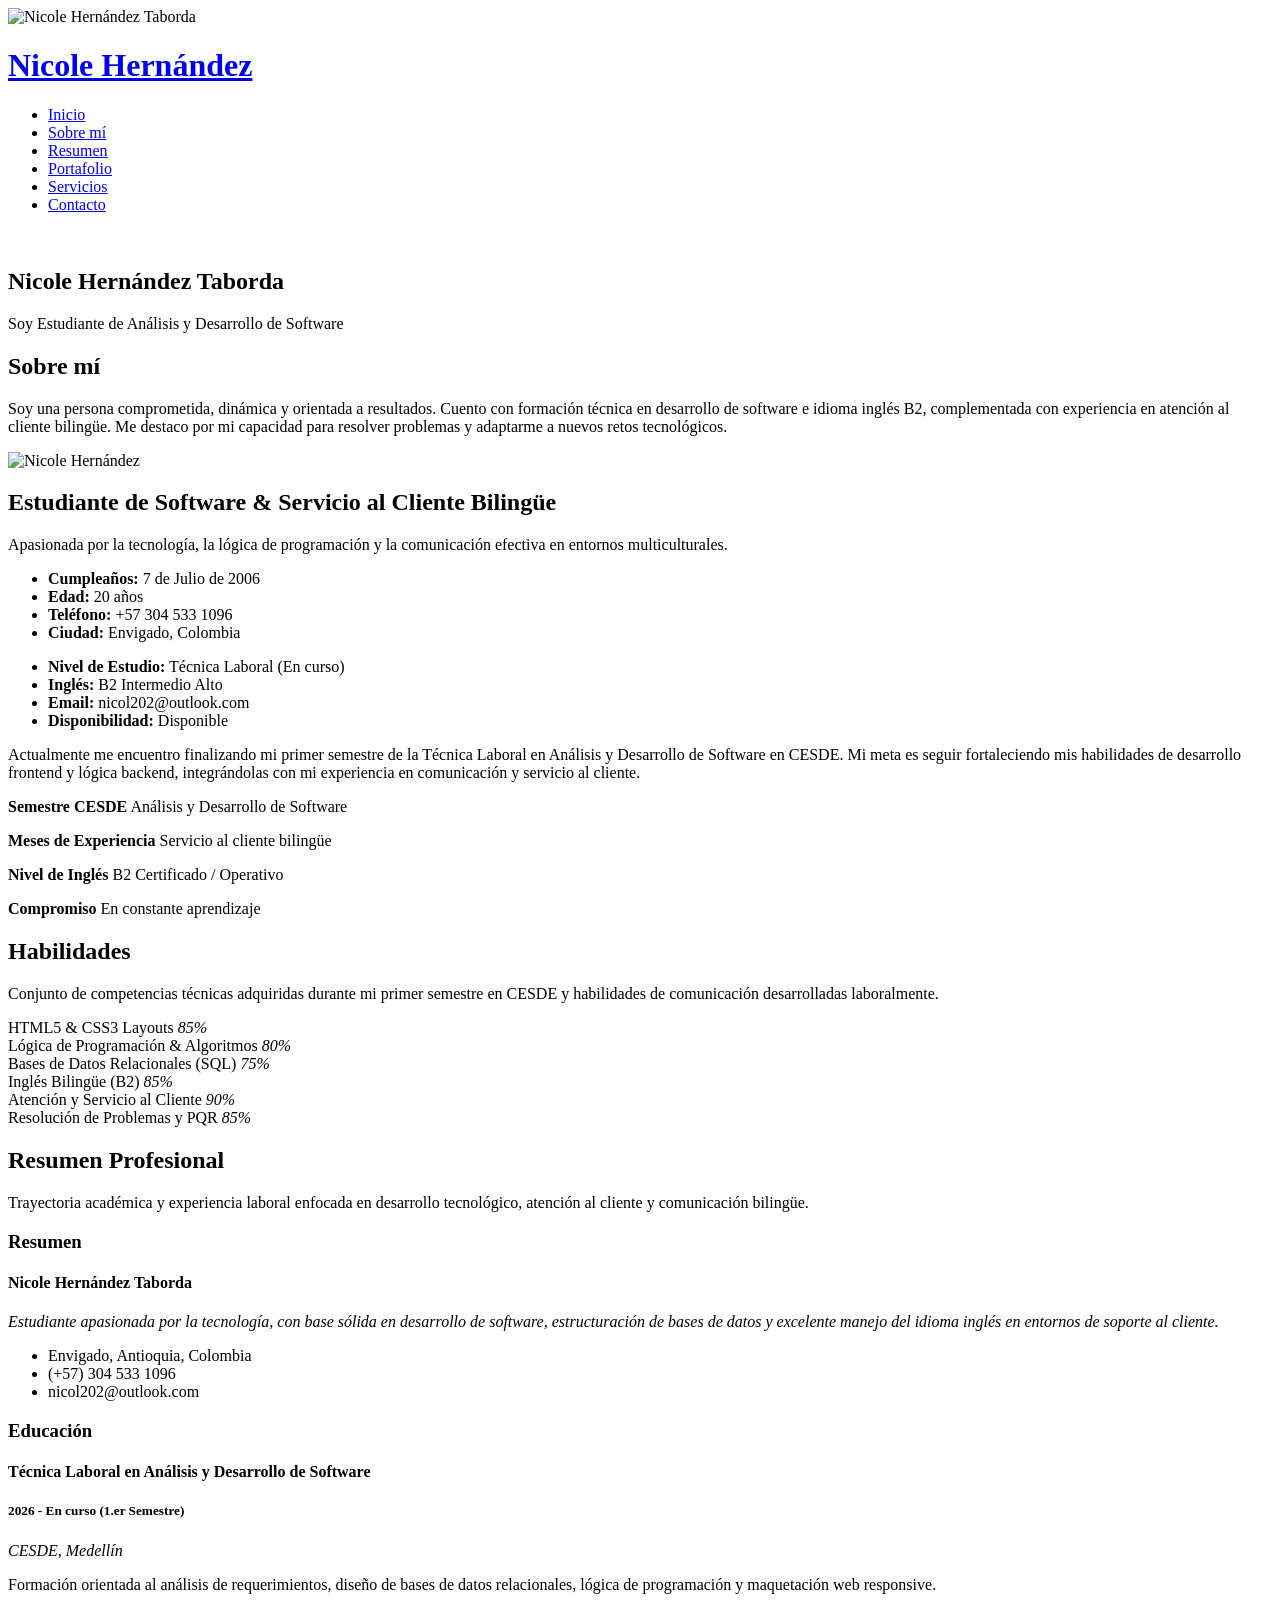
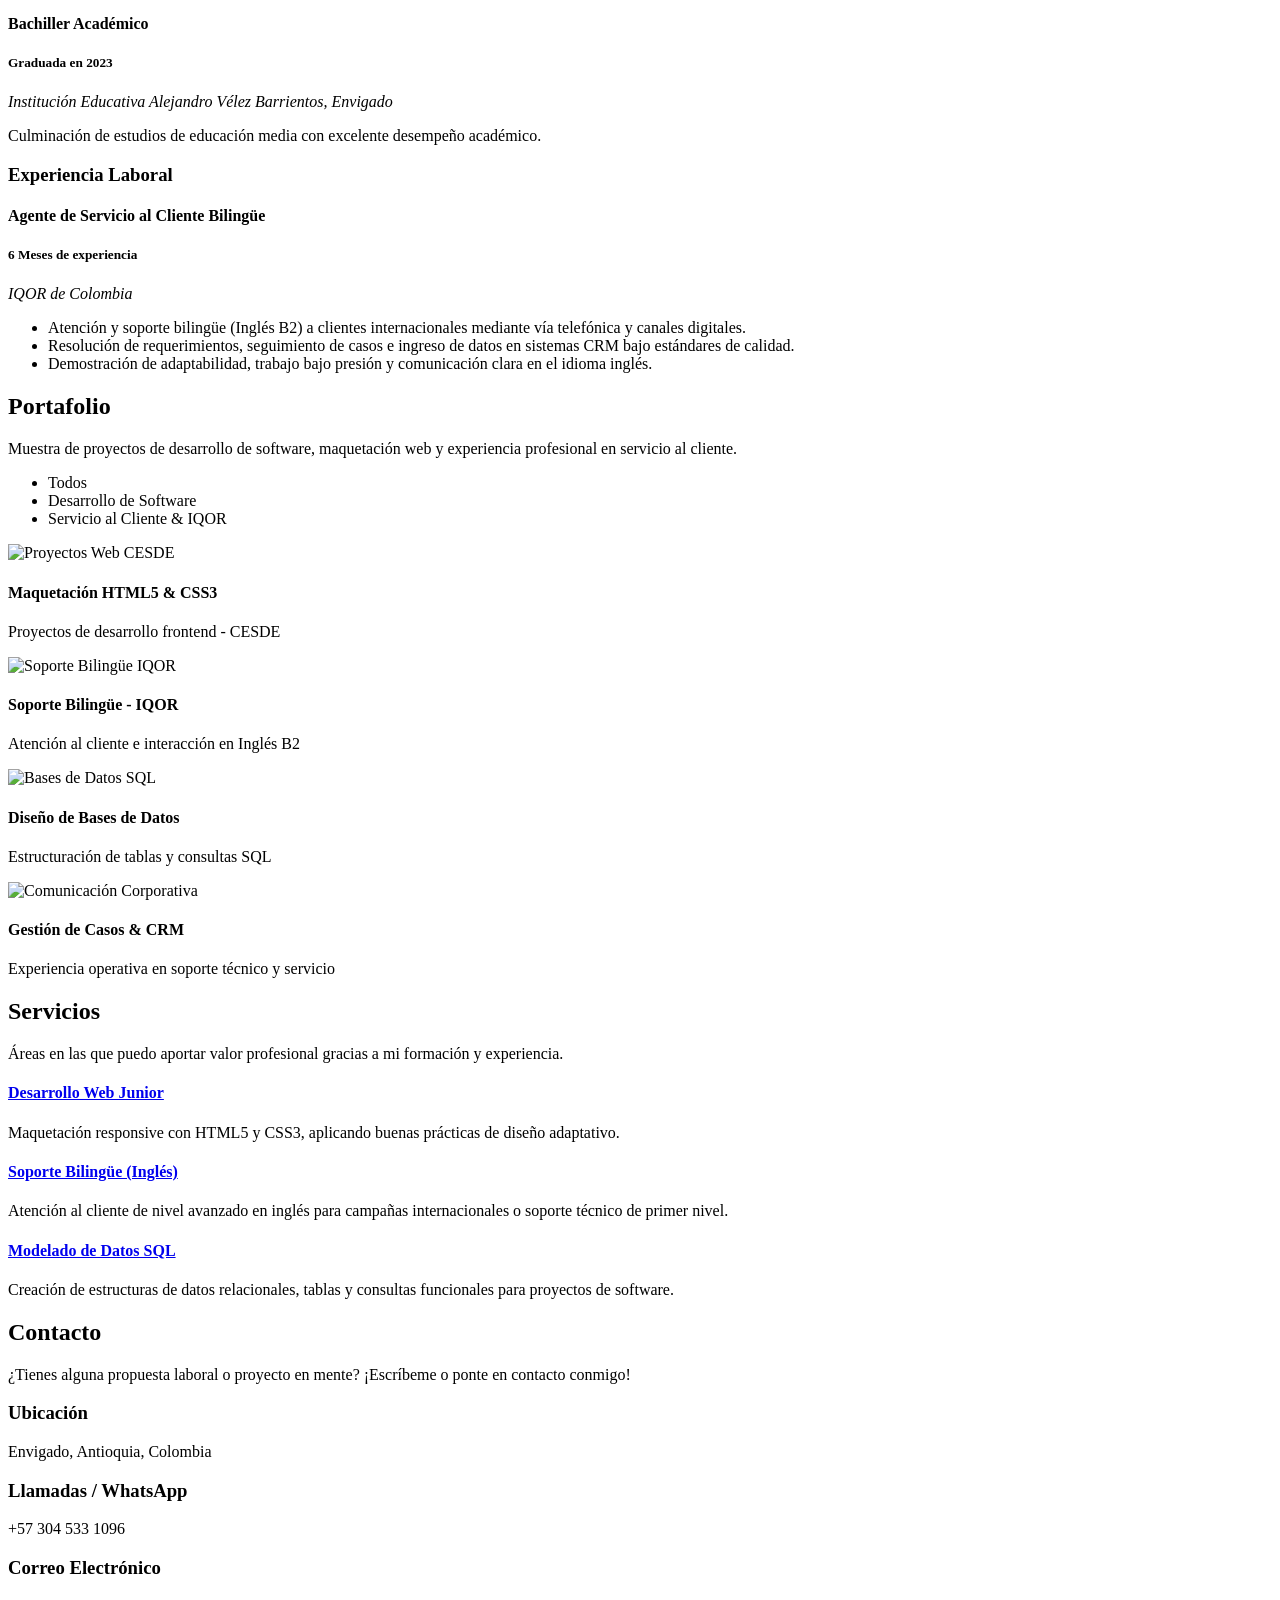
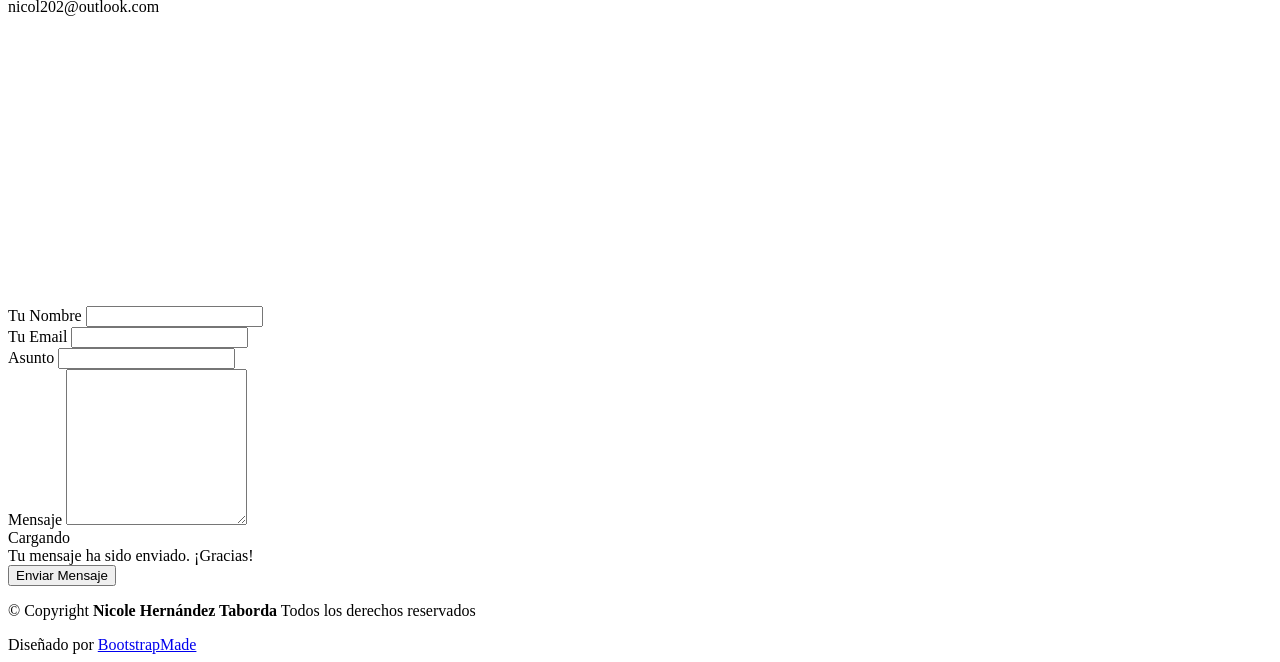
==== index.html @ 43523afc "Actualizacion. Portafolio personal, Nicole Hernández Taborda" ====
<!DOCTYPE html>
<html lang="es">

<head>
  <meta charset="utf-8">
  <meta content="width=device-width, initial-scale=1.0" name="viewport">
  <title>Portafolio - Nicole Hernández Taborda</title>
  <meta content="Portafolio profesional de Nicole Hernández Taborda - Estudiante de Análisis y Desarrollo de Software" name="description">
  <meta content="Nicole Hernandez, desarrollo de software, servicio al cliente, CESDE, Envigado" name="keywords">

  <!-- Favicons -->
  <link href="assets/img/favicon.png" rel="icon">
  <link href="assets/img/apple-touch-icon.png" rel="apple-touch-icon">

  <!-- Fonts -->
  <link href="https://fonts.googleapis.com" rel="preconnect">
  <link href="https://fonts.gstatic.com" rel="preconnect" crossorigin>
  <link href="https://fonts.googleapis.com/css2?family=Roboto:ital,wght@0,100;0,300;0,400;0,500;0,700;0,900;1,100;1,300;1,400;1,500;1,700;1,900&family=Poppins:ital,wght@0,100;0,200;0,300;0,400;0,500;0,600;0,700;0,800;0,900;1,100;1,200;1,300;1,400;1,500;1,600;1,700;1,800;1,900&family=Raleway:ital,wght@0,100;0,200;0,300;0,400;0,500;0,600;0,700;0,800;0,900;1,100;1,200;1,300;1,400;1,500;1,600;1,700;1,800;1,900&display=swap" rel="stylesheet">

  <!-- Vendor CSS Files -->
  <link href="assets/vendor/bootstrap/css/bootstrap.min.css" rel="stylesheet">
  <link href="assets/vendor/bootstrap-icons/bootstrap-icons.css" rel="stylesheet">
  <link href="assets/vendor/aos/aos.css" rel="stylesheet">
  <link href="assets/vendor/glightbox/css/glightbox.min.css" rel="stylesheet">
  <link href="assets/vendor/swiper/swiper-bundle.min.css" rel="stylesheet">

  <!-- Main CSS File -->
  <link href="assets/css/main.css" rel="stylesheet">
</head>

<body class="index-page">

  <header id="header" class="header dark-background d-flex flex-column">
    <i class="header-toggle d-xl-none bi bi-list"></i>

    <div class="profile-img">
      <img src="assets/img/my-profile-img.jpg" alt="Nicole Hernández Taborda" class="img-fluid rounded-circle">
    </div>

    <a href="index.html" class="logo d-flex align-items-center justify-content-center">
      <h1 class="sitename">Nicole Hernández</h1>
    </a>

    <div class="social-links text-center">
      <a href="https://www.instagram.com/nicco.7z/" class="instagram" target="_blank" rel="noopener noreferrer"><i class="bi bi-instagram"></i></a>
      <a href="https://wa.me/573045331096" class="whatsapp" target="_blank" rel="noopener noreferrer"><i class="bi bi-whatsapp"></i></a>
    </div>

    <nav id="navmenu" class="navmenu">
      <ul>
        <li><a href="#hero" class="active"><i class="bi bi-house navicon"></i>Inicio</a></li>
        <li><a href="#about"><i class="bi bi-person navicon"></i> Sobre mí</a></li>
        <li><a href="#resume"><i class="bi bi-file-earmark-text navicon"></i> Resumen</a></li>
        <li><a href="#portfolio"><i class="bi bi-images navicon"></i> Portafolio</a></li>
        <li><a href="#services"><i class="bi bi-hdd-stack navicon"></i> Servicios</a></li>
        <li><a href="#contact"><i class="bi bi-envelope navicon"></i> Contacto</a></li>
      </ul>
    </nav>

  </header>

  <main class="main">

    <!-- Hero Section -->
    <section id="hero" class="hero section dark-background">

      <img src="assets/img/hero-bg.jpg" alt="" data-aos="fade-in" class="">

      <div class="container" data-aos="fade-up" data-aos-delay="100">
        <h2>Nicole Hernández Taborda</h2>
        <p>Soy <span class="typed" data-typed-items="Estudiante de Análisis y Desarrollo de Software, Agente de Servicio al Cliente Bilingüe">Estudiante de Análisis y Desarrollo de Software</span><span class="typed-cursor typed-cursor--blink" aria-hidden="true"></span></p>
      </div>

    </section><!-- /Hero Section -->

    <!-- About Section -->
    <section id="about" class="about section">

      <!-- Section Title -->
      <div class="container section-title" data-aos="fade-up">
        <h2>Sobre mí</h2>
        <p>Soy una persona comprometida, dinámica y orientada a resultados. Cuento con formación técnica en desarrollo de software e idioma inglés B2, complementada con experiencia en atención al cliente bilingüe. Me destaco por mi capacidad para resolver problemas y adaptarme a nuevos retos tecnológicos.</p>
      </div><!-- End Section Title -->

      <div class="container" data-aos="fade-up" data-aos-delay="100">

        <div class="row gy-4 justify-content-center">
          <div class="col-lg-4">
            <img src="assets/img/my-profile-img.jpg" class="img-fluid" alt="Nicole Hernández">
          </div>
          <div class="col-lg-8 content">
            <h2>Estudiante de Software &amp; Servicio al Cliente Bilingüe</h2>
            <p class="fst-italic py-3">
              Apasionada por la tecnología, la lógica de programación y la comunicación efectiva en entornos multiculturales.
            </p>
            <div class="row">
              <div class="col-lg-6">
                <ul>
                  <li><i class="bi bi-chevron-right"></i> <strong>Cumpleaños:</strong> <span>7 de Julio de 2006</span></li>
                  <li><i class="bi bi-chevron-right"></i> <strong>Edad:</strong> <span>20 años</span></li>
                  <li><i class="bi bi-chevron-right"></i> <strong>Teléfono:</strong> <span>+57 304 533 1096</span></li>
                  <li><i class="bi bi-chevron-right"></i> <strong>Ciudad:</strong> <span>Envigado, Colombia</span></li>
                </ul>
              </div>
              <div class="col-lg-6">
                <ul>
                  <li><i class="bi bi-chevron-right"></i> <strong>Nivel de Estudio:</strong> <span>Técnica Laboral (En curso)</span></li>
                  <li><i class="bi bi-chevron-right"></i> <strong>Inglés:</strong> <span>B2 Intermedio Alto</span></li>
                  <li><i class="bi bi-chevron-right"></i> <strong>Email:</strong> <span>nicol202@outlook.com</span></li>
                  <li><i class="bi bi-chevron-right"></i> <strong>Disponibilidad:</strong> <span>Disponible</span></li>
                </ul>
              </div>
            </div>
            <p class="py-3">
              Actualmente me encuentro finalizando mi primer semestre de la Técnica Laboral en Análisis y Desarrollo de Software en CESDE. Mi meta es seguir fortaleciendo mis habilidades de desarrollo frontend y lógica backend, integrándolas con mi experiencia en comunicación y servicio al cliente.
            </p>
          </div>
        </div>

      </div>

    </section><!-- /About Section -->

    <!-- Stats Section -->
    <section id="stats" class="stats section">

      <div class="container" data-aos="fade-up" data-aos-delay="100">

        <div class="row gy-4">

          <div class="col-lg-3 col-md-6">
            <div class="stats-item">
              <i class="bi bi-journal-richtext"></i>
              <span data-purecounter-start="0" data-purecounter-end="1" data-purecounter-duration="1" class="purecounter"></span>
              <p><strong>Semestre CESDE</strong> <span>Análisis y Desarrollo de Software</span></p>
            </div>
          </div><!-- End Stats Item -->

          <div class="col-lg-3 col-md-6">
            <div class="stats-item">
              <i class="bi bi-briefcase"></i>
              <span data-purecounter-start="0" data-purecounter-end="6" data-purecounter-duration="1" class="purecounter"></span>
              <p><strong>Meses de Experiencia</strong> <span>Servicio al cliente bilingüe</span></p>
            </div>
          </div><!-- End Stats Item -->

          <div class="col-lg-3 col-md-6">
            <div class="stats-item">
              <i class="bi bi-translate"></i>
              <span data-purecounter-start="0" data-purecounter-end="80" data-purecounter-duration="1" class="purecounter"></span>
              <p><strong>Nivel de Inglés</strong> <span>B2 Certificado / Operativo</span></p>
            </div>
          </div><!-- End Stats Item -->

          <div class="col-lg-3 col-md-6">
            <div class="stats-item">
              <i class="bi bi-code-slash"></i>
              <span data-purecounter-start="0" data-purecounter-end="100" data-purecounter-duration="1" class="purecounter"></span>
              <p><strong>Compromiso</strong> <span>En constante aprendizaje</span></p>
            </div>
          </div><!-- End Stats Item -->

        </div>

      </div>

    </section><!-- /Stats Section -->

    <!-- Skills Section -->
    <section id="skills" class="skills section light-background">

      <!-- Section Title -->
      <div class="container section-title" data-aos="fade-up">
        <h2>Habilidades</h2>
        <p>Conjunto de competencias técnicas adquiridas durante mi primer semestre en CESDE y habilidades de comunicación desarrolladas laboralmente.</p>
      </div><!-- End Section Title -->

      <div class="container" data-aos="fade-up" data-aos-delay="100">

        <div class="row skills-content skills-animation">

          <div class="col-lg-6">

            <div class="progress">
              <span class="skill"><span>HTML5 &amp; CSS3 Layouts</span> <i class="val">85%</i></span>
              <div class="progress-bar-wrap">
                <div class="progress-bar" role="progressbar" aria-valuenow="85" aria-valuemin="0" aria-valuemax="100"></div>
              </div>
            </div><!-- End Skills Item -->

            <div class="progress">
              <span class="skill"><span>Lógica de Programación &amp; Algoritmos</span> <i class="val">80%</i></span>
              <div class="progress-bar-wrap">
                <div class="progress-bar" role="progressbar" aria-valuenow="80" aria-valuemin="0" aria-valuemax="100"></div>
              </div>
            </div><!-- End Skills Item -->

            <div class="progress">
              <span class="skill"><span>Bases de Datos Relacionales (SQL)</span> <i class="val">75%</i></span>
              <div class="progress-bar-wrap">
                <div class="progress-bar" role="progressbar" aria-valuenow="75" aria-valuemin="0" aria-valuemax="100"></div>
              </div>
            </div><!-- End Skills Item -->

          </div>

          <div class="col-lg-6">

            <div class="progress">
              <span class="skill"><span>Inglés Bilingüe (B2)</span> <i class="val">85%</i></span>
              <div class="progress-bar-wrap">
                <div class="progress-bar" role="progressbar" aria-valuenow="85" aria-valuemin="0" aria-valuemax="100"></div>
              </div>
            </div><!-- End Skills Item -->

            <div class="progress">
              <span class="skill"><span>Atención y Servicio al Cliente</span> <i class="val">90%</i></span>
              <div class="progress-bar-wrap">
                <div class="progress-bar" role="progressbar" aria-valuenow="90" aria-valuemin="0" aria-valuemax="100"></div>
              </div>
            </div><!-- End Skills Item -->

            <div class="progress">
              <span class="skill"><span>Resolución de Problemas y PQR</span> <i class="val">85%</i></span>
              <div class="progress-bar-wrap">
                <div class="progress-bar" role="progressbar" aria-valuenow="85" aria-valuemin="0" aria-valuemax="100"></div>
              </div>
            </div><!-- End Skills Item -->

          </div>

        </div>

      </div>

    </section><!-- /Skills Section -->

    <!-- Resume Section -->
    <section id="resume" class="resume section">

      <!-- Section Title -->
      <div class="container section-title" data-aos="fade-up">
        <h2>Resumen Profesional</h2>
        <p>Trayectoria académica y experiencia laboral enfocada en desarrollo tecnológico, atención al cliente y comunicación bilingüe.</p>
      </div><!-- End Section Title -->

      <div class="container">

        <div class="row">

          <div class="col-lg-6" data-aos="fade-up" data-aos-delay="100">
            <h3 class="resume-title">Resumen</h3>

            <div class="resume-item pb-0">
              <h4>Nicole Hernández Taborda</h4>
              <p><em>Estudiante apasionada por la tecnología, con base sólida en desarrollo de software, estructuración de bases de datos y excelente manejo del idioma inglés en entornos de soporte al cliente.</em></p>
              <ul>
                <li>Envigado, Antioquia, Colombia</li>
                <li>(+57) 304 533 1096</li>
                <li>nicol202@outlook.com</li>
              </ul>
            </div><!-- End Resume Item -->

            <h3 class="resume-title">Educación</h3>
            <div class="resume-item">
              <h4>Técnica Laboral en Análisis y Desarrollo de Software</h4>
              <h5>2026 - En curso (1.er Semestre)</h5>
              <p><em>CESDE, Medellín</em></p>
              <p>Formación orientada al análisis de requerimientos, diseño de bases de datos relacionales, lógica de programación y maquetación web responsive.</p>
            </div><!-- End Resume Item -->

            <div class="resume-item">
              <h4>Bachiller Académico</h4>
              <h5>Graduada en 2023</h5>
              <p><em>Institución Educativa Alejandro Vélez Barrientos, Envigado</em></p>
              <p>Culminación de estudios de educación media con excelente desempeño académico.</p>
            </div><!-- End Resume Item -->

          </div>

          <div class="col-lg-6" data-aos="fade-up" data-aos-delay="200">
            <h3 class="resume-title">Experiencia Laboral</h3>
            <div class="resume-item">
              <h4>Agente de Servicio al Cliente Bilingüe</h4>
              <h5>6 Meses de experiencia</h5>
              <p><em>IQOR de Colombia</em></p>
              <ul>
                <li>Atención y soporte bilingüe (Inglés B2) a clientes internacionales mediante vía telefónica y canales digitales.</li>
                <li>Resolución de requerimientos, seguimiento de casos e ingreso de datos en sistemas CRM bajo estándares de calidad.</li>
                <li>Demostración de adaptabilidad, trabajo bajo presión y comunicación clara en el idioma inglés.</li>
              </ul>
            </div><!-- End Resume Item -->

          </div>

        </div>

      </div>

    </section><!-- /Resume Section -->

    <!-- Portfolio Section -->
    <section id="portfolio" class="portfolio section light-background">

      <!-- Section Title -->
      <div class="container section-title" data-aos="fade-up">
        <h2>Portafolio</h2>
        <p>Muestra de proyectos de desarrollo de software, maquetación web y experiencia profesional en servicio al cliente.</p>
      </div><!-- End Section Title -->

      <div class="container">

        <div class="isotope-layout" data-default-filter="*" data-layout="masonry" data-sort="original-order">

          <ul class="portfolio-filters isotope-filters" data-aos="fade-up" data-aos-delay="100">
            <li data-filter="*" class="filter-active">Todos</li>
            <li data-filter=".filter-software">Desarrollo de Software</li>
            <li data-filter=".filter-customer">Servicio al Cliente &amp; IQOR</li>
          </ul><!-- End Portfolio Filters -->

          <div class="row gy-4 isotope-container" data-aos="fade-up" data-aos-delay="200">

            <div class="col-lg-4 col-md-6 portfolio-item isotope-item filter-software">
              <div class="portfolio-content h-100">
                <img src="https://images.unsplash.com/photo-1555066931-4365d14bab8c?auto=format&fit=crop&w=800&q=80" class="img-fluid" alt="Proyectos Web CESDE">
                <div class="portfolio-info">
                  <h4>Maquetación HTML5 &amp; CSS3</h4>
                  <p>Proyectos de desarrollo frontend - CESDE</p>
                  <a href="https://images.unsplash.com/photo-1555066931-4365d14bab8c?auto=format&fit=crop&w=800&q=80" title="Maquetación HTML5 & CSS3" data-gallery="portfolio-gallery-software" class="glightbox preview-link"><i class="bi bi-zoom-in"></i></a>
                </div>
              </div>
            </div><!-- End Portfolio Item -->

            <div class="col-lg-4 col-md-6 portfolio-item isotope-item filter-customer">
              <div class="portfolio-content h-100">
                <img src="https://images.unsplash.com/photo-1534536281715-e28d76689b4d?auto=format&fit=crop&w=800&q=80" class="img-fluid" alt="Soporte Bilingüe IQOR">
                <div class="portfolio-info">
                  <h4>Soporte Bilingüe - IQOR</h4>
                  <p>Atención al cliente e interacción en Inglés B2</p>
                  <a href="https://images.unsplash.com/photo-1534536281715-e28d76689b4d?auto=format&fit=crop&w=800&q=80" title="Soporte Bilingüe - IQOR" data-gallery="portfolio-gallery-customer" class="glightbox preview-link"><i class="bi bi-zoom-in"></i></a>
                </div>
              </div>
            </div><!-- End Portfolio Item -->

            <div class="col-lg-4 col-md-6 portfolio-item isotope-item filter-software">
              <div class="portfolio-content h-100">
                <img src="https://images.unsplash.com/photo-1544383835-bda2bc66a55d?auto=format&fit=crop&w=800&q=80" class="img-fluid" alt="Bases de Datos SQL">
                <div class="portfolio-info">
                  <h4>Diseño de Bases de Datos</h4>
                  <p>Estructuración de tablas y consultas SQL</p>
                  <a href="https://images.unsplash.com/photo-1544383835-bda2bc66a55d?auto=format&fit=crop&w=800&q=80" title="Diseño de Bases de Datos SQL" data-gallery="portfolio-gallery-software" class="glightbox preview-link"><i class="bi bi-zoom-in"></i></a>
                </div>
              </div>
            </div><!-- End Portfolio Item -->

            <div class="col-lg-4 col-md-6 portfolio-item isotope-item filter-customer">
              <div class="portfolio-content h-100">
                <img src="https://images.unsplash.com/photo-1521791136064-7986c2920216?auto=format&fit=crop&w=800&q=80" class="img-fluid" alt="Comunicación Corporativa">
                <div class="portfolio-info">
                  <h4>Gestión de Casos &amp; CRM</h4>
                  <p>Experiencia operativa en soporte técnico y servicio</p>
                  <a href="https://images.unsplash.com/photo-1521791136064-7986c2920216?auto=format&fit=crop&w=800&q=80" title="Gestión de Casos & CRM" data-gallery="portfolio-gallery-customer" class="glightbox preview-link"><i class="bi bi-zoom-in"></i></a>
                </div>
              </div>
            </div><!-- End Portfolio Item -->

          </div><!-- End Portfolio Container -->

        </div>

      </div>

    </section><!-- /Portfolio Section -->

    <!-- Services Section -->
    <section id="services" class="services section">

      <!-- Section Title -->
      <div class="container section-title" data-aos="fade-up">
        <h2>Servicios</h2>
        <p>Áreas en las que puedo aportar valor profesional gracias a mi formación y experiencia.</p>
      </div><!-- End Section Title -->

      <div class="container">

        <div class="row gy-4">

          <div class="col-lg-4 col-md-6 service-item d-flex" data-aos="fade-up" data-aos-delay="100">
            <div class="icon flex-shrink-0"><i class="bi bi-code-square"></i></div>
            <div>
              <h4 class="title"><a href="#contact" class="stretched-link">Desarrollo Web Junior</a></h4>
              <p class="description">Maquetación responsive con HTML5 y CSS3, aplicando buenas prácticas de diseño adaptativo.</p>
            </div>
          </div><!-- End Service Item -->

          <div class="col-lg-4 col-md-6 service-item d-flex" data-aos="fade-up" data-aos-delay="200">
            <div class="icon flex-shrink-0"><i class="bi bi-headset"></i></div>
            <div>
              <h4 class="title"><a href="#contact" class="stretched-link">Soporte Bilingüe (Inglés)</a></h4>
              <p class="description">Atención al cliente de nivel avanzado en inglés para campañas internacionales o soporte técnico de primer nivel.</p>
            </div>
          </div><!-- End Service Item -->

          <div class="col-lg-4 col-md-6 service-item d-flex" data-aos="fade-up" data-aos-delay="300">
            <div class="icon flex-shrink-0"><i class="bi bi-database"></i></div>
            <div>
              <h4 class="title"><a href="#contact" class="stretched-link">Modelado de Datos SQL</a></h4>
              <p class="description">Creación de estructuras de datos relacionales, tablas y consultas funcionales para proyectos de software.</p>
            </div>
          </div><!-- End Service Item -->

        </div>

      </div>

    </section><!-- /Services Section -->

    <!-- Contact Section -->
    <section id="contact" class="contact section">

      <!-- Section Title -->
      <div class="container section-title" data-aos="fade-up">
        <h2>Contacto</h2>
        <p>¿Tienes alguna propuesta laboral o proyecto en mente? ¡Escríbeme o ponte en contacto conmigo!</p>
      </div><!-- End Section Title -->

      <div class="container" data-aos="fade-up" data-aos-delay="100">

        <div class="row gy-4">

          <div class="col-lg-5">

            <div class="info-wrap">
              <div class="info-item d-flex" data-aos="fade-up" data-aos-delay="200">
                <i class="bi bi-geo-alt flex-shrink-0"></i>
                <div>
                  <h3>Ubicación</h3>
                  <p>Envigado, Antioquia, Colombia</p>
                </div>
              </div><!-- End Info Item -->

              <div class="info-item d-flex" data-aos="fade-up" data-aos-delay="300">
                <i class="bi bi-telephone flex-shrink-0"></i>
                <div>
                  <h3>Llamadas / WhatsApp</h3>
                  <p>+57 304 533 1096</p>
                </div>
              </div><!-- End Info Item -->

              <div class="info-item d-flex" data-aos="fade-up" data-aos-delay="400">
                <i class="bi bi-envelope flex-shrink-0"></i>
                <div>
                  <h3>Correo Electrónico</h3>
                  <p>nicol202@outlook.com</p>
                </div>
              </div><!-- End Info Item -->

              <iframe src="https://www.google.com/maps/embed?pb=!1m18!1m12!1m3!1d3966.521260322283!2d-75.5812!3d6.1759!2m3!1f0!2f0!3f0!3m2!1i1024!2i768!4f13.1!3m3!1m2!1s0x8e4682315b81a04d%3A0x6b7720bc51a0279c!2sEnvigado%2C%20Antioquia!5e0!3m2!1ses!2sco!4v1676961268712!5m2!1ses!2sco" frameborder="0" style="border:0; width: 100%; height: 270px;" allowfullscreen="" loading="lazy" referrerpolicy="no-referrer-when-downgrade"></iframe>
            </div>
          </div>

          <div class="col-lg-7">
            <form action="forms/contact.php" method="post" class="php-email-form" data-aos="fade-up" data-aos-delay="200">
              <div class="row gy-4">

                <div class="col-md-6">
                  <label for="name-field" class="pb-2">Tu Nombre</label>
                  <input type="text" name="name" id="name-field" class="form-control" required="">
                </div>

                <div class="col-md-6">
                  <label for="email-field" class="pb-2">Tu Email</label>
                  <input type="email" class="form-control" name="email" id="email-field" required="">
                </div>

                <div class="col-md-12">
                  <label for="subject-field" class="pb-2">Asunto</label>
                  <input type="text" class="form-control" name="subject" id="subject-field" required="">
                </div>

                <div class="col-md-12">
                  <label for="message-field" class="pb-2">Mensaje</label>
                  <textarea class="form-control" name="message" rows="10" id="message-field" required=""></textarea>
                </div>

                <div class="col-md-12 text-center">
                  <div class="loading">Cargando</div>
                  <div class="error-message"></div>
                  <div class="sent-message">Tu mensaje ha sido enviado. ¡Gracias!</div>

                  <button type="submit">Enviar Mensaje</button>
                </div>

              </div>
            </form>
          </div><!-- End Contact Form -->

        </div>

      </div>

    </section><!-- /Contact Section -->

  </main>

  <footer id="footer" class="footer position-relative light-background">

    <div class="container">
      <div class="copyright text-center ">
        <p>© <span>Copyright</span> <strong class="px-1 sitename">Nicole Hernández Taborda</strong> <span>Todos los derechos reservados</span></p>
      </div>
      <div class="credits">
        Diseñado por <a href="https://bootstrapmade.com/">BootstrapMade</a>
      </div>
    </div>

  </footer>

  <!-- Scroll Top -->
  <a href="#" id="scroll-top" class="scroll-top d-flex align-items-center justify-content-center"><i class="bi bi-arrow-up-short"></i></a>

  <!-- Preloader -->
  <div id="preloader"></div>

  <!-- Vendor JS Files -->
  <script src="assets/vendor/bootstrap/js/bootstrap.bundle.min.js"></script>
  <script src="assets/vendor/php-email-form/validate.js"></script>
  <script src="assets/vendor/aos/aos.js"></script>
  <script src="assets/vendor/typed.js/typed.umd.js"></script>
  <script src="assets/vendor/purecounter/purecounter_vanilla.js"></script>
  <script src="assets/vendor/waypoints/noframework.waypoints.js"></script>
  <script src="assets/vendor/glightbox/js/glightbox.min.js"></script>
  <script src="assets/vendor/imagesloaded/imagesloaded.pkgd.min.js"></script>
  <script src="assets/vendor/isotope-layout/isotope.pkgd.min.js"></script>
  <script src="assets/vendor/swiper/swiper-bundle.min.js"></script>

  <!-- Main JS File -->
  <script src="assets/js/main.js"></script>

</body>

</html>
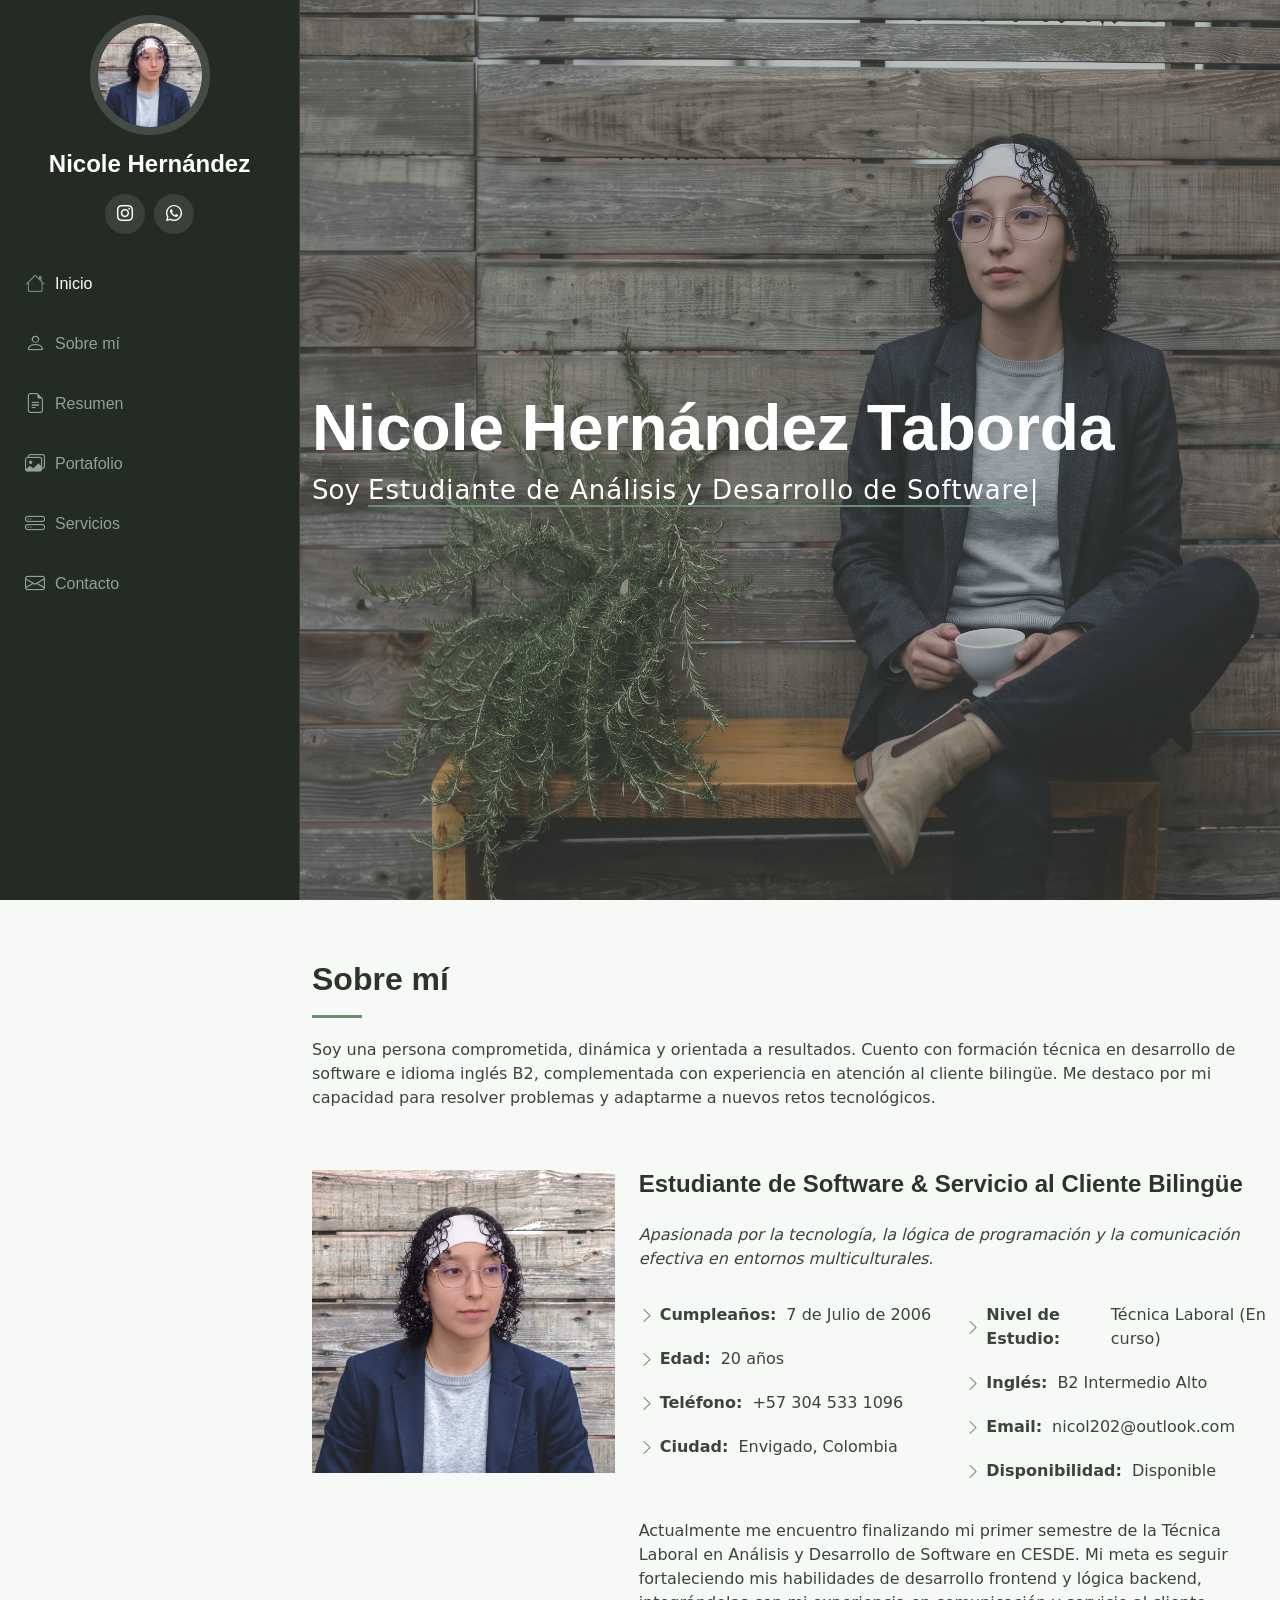
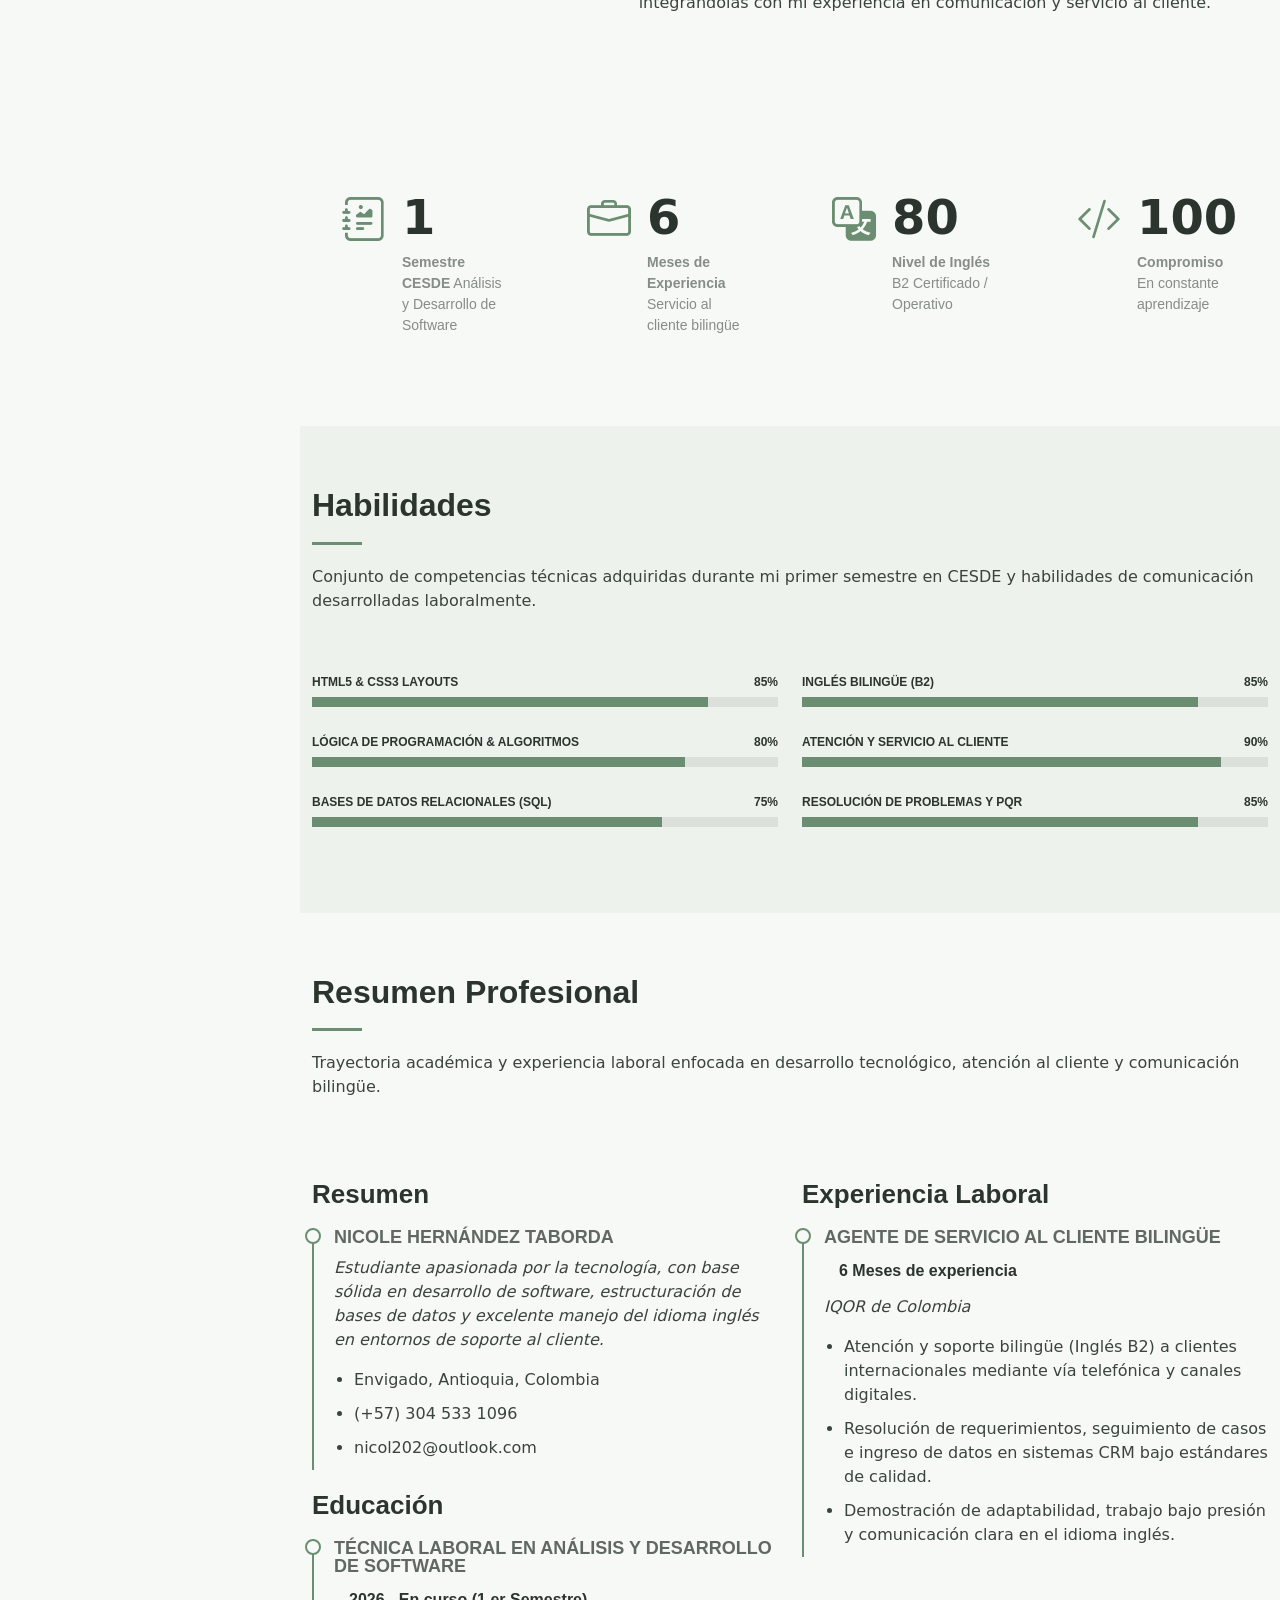
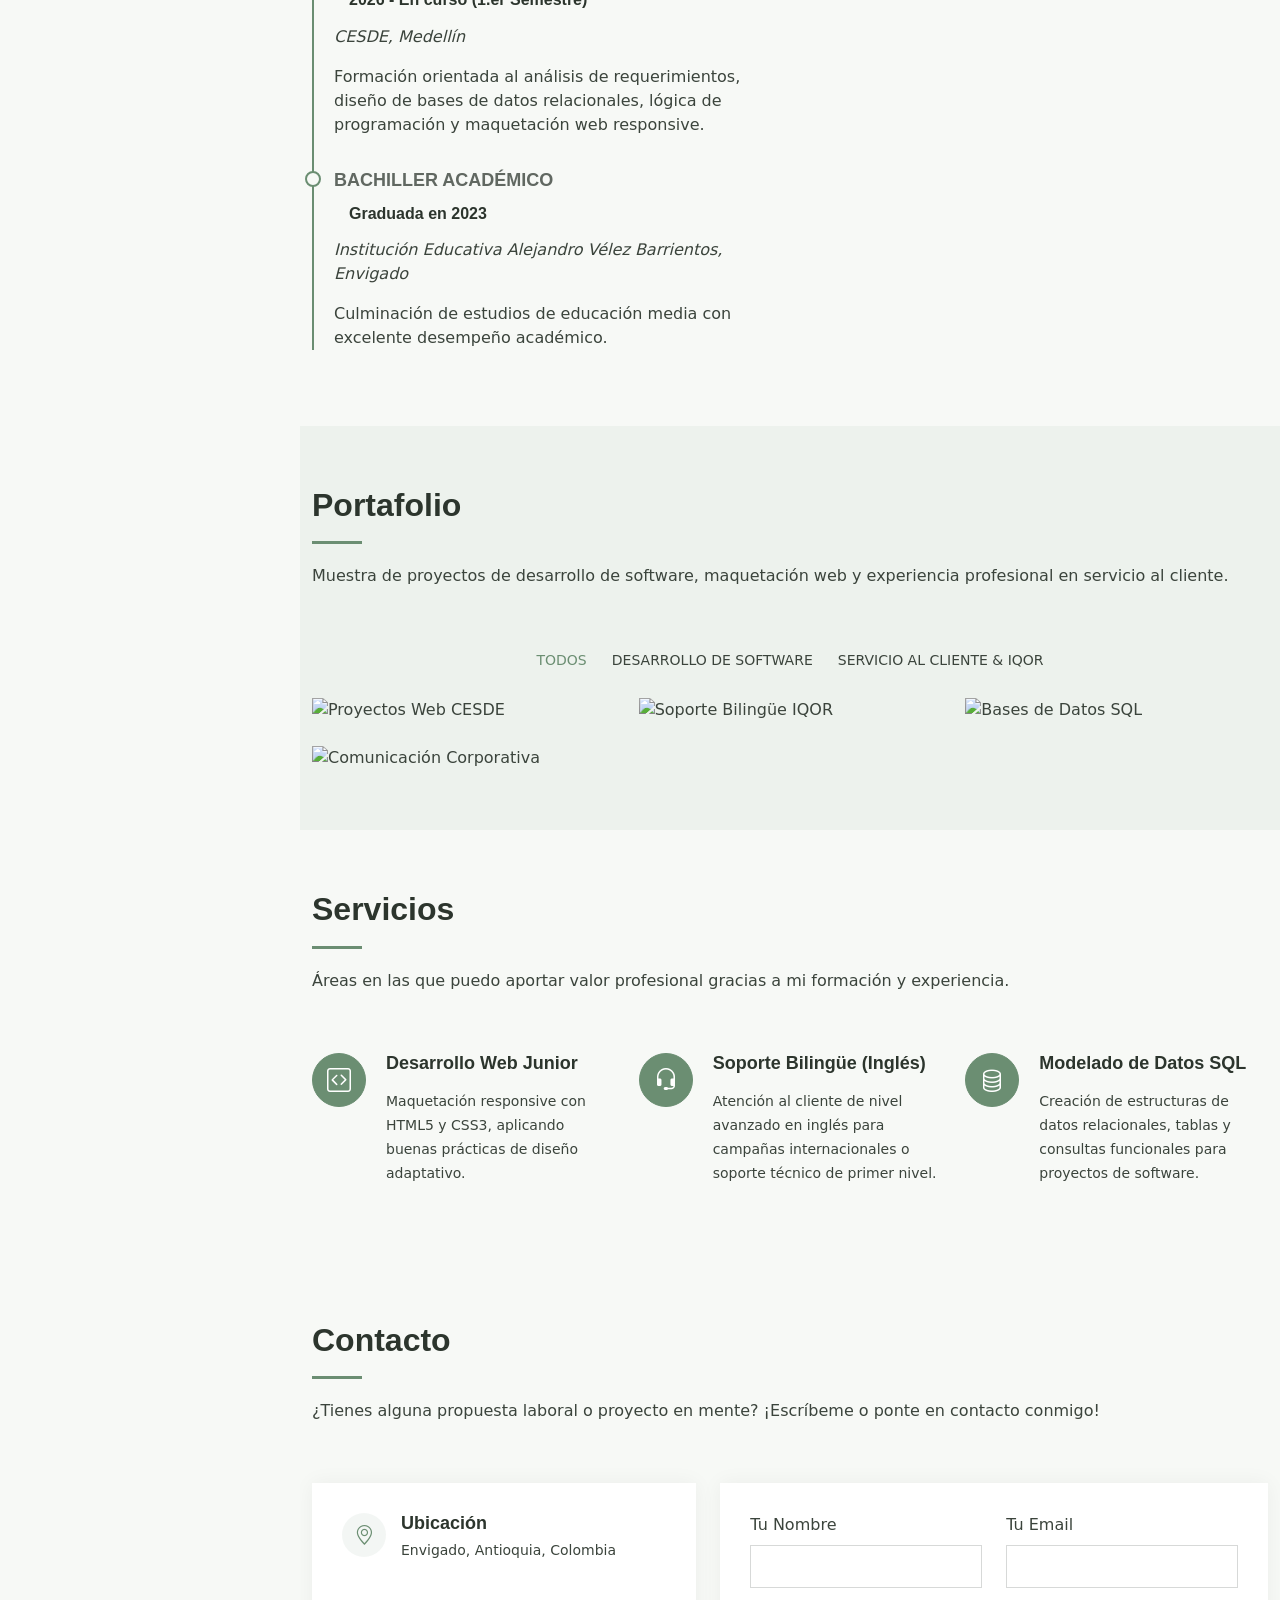
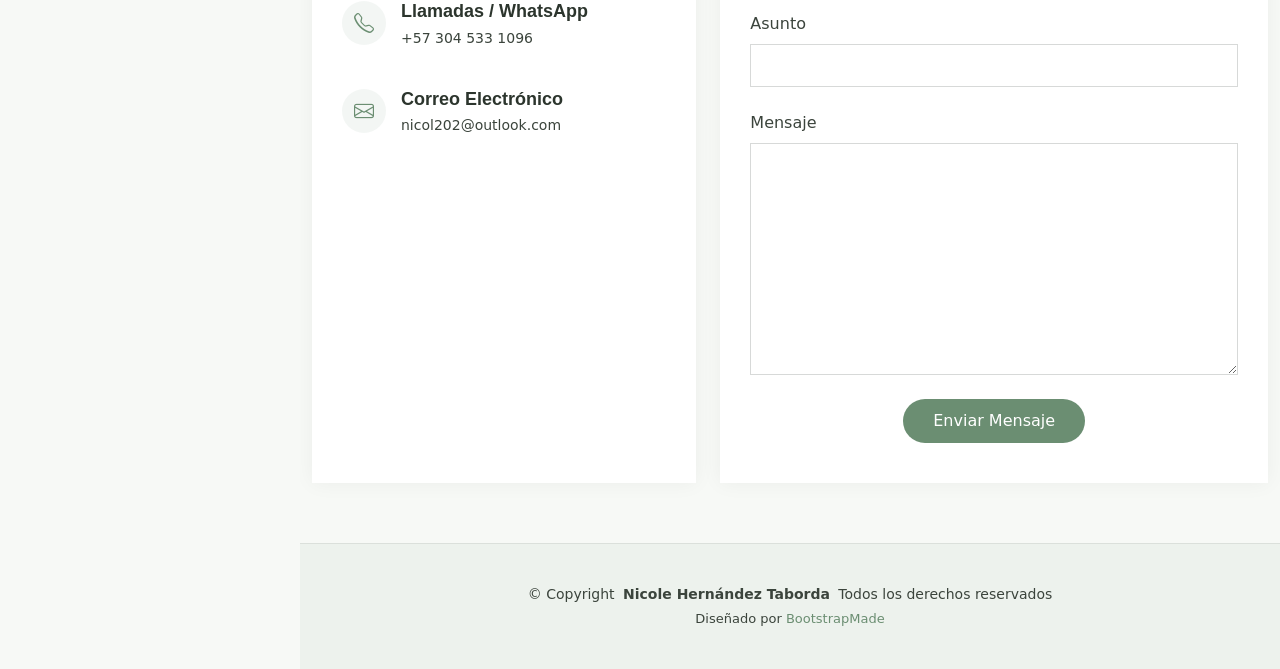
==== commit ee9b3877: "Portafolio personal, Nicole Hernández" ====
--- a/index.html
+++ b/index.html
@@ -460,7 +460,7 @@
           </div>
 
           <div class="col-lg-7">
-            <form action="forms/contact.php" method="post" class="php-email-form" data-aos="fade-up" data-aos-delay="200">
+            <form action="form/contact.php" method="post" class="php-email-form" data-aos="fade-up" data-aos-delay="200">
               <div class="row gy-4">
 
                 <div class="col-md-6">
--- a/assets/css/main.css
+++ b/assets/css/main.css
@@ -0,0 +1,1275 @@
+/**
+* Template Name: iPortfolio
+* Template URL: https://bootstrapmade.com/iportfolio-bootstrap-portfolio-websites-template/
+* Updated: Jun 29 2024 with Bootstrap v5.3.3
+* Author: BootstrapMade.com
+* License: https://bootstrapmade.com/license/
+*/
+
+/*--------------------------------------------------------------
+# Font & Color Variables
+# Help: https://bootstrapmade.com/color-system/
+--------------------------------------------------------------*/
+/* Fonts */
+:root {
+  --default-font: "Roboto",  system-ui, -apple-system, "Segoe UI", Roboto, "Helvetica Neue", Arial, "Noto Sans", "Liberation Sans", sans-serif, "Apple Color Emoji", "Segoe UI Emoji", "Segoe UI Symbol", "Noto Color Emoji";
+  --heading-font: "Raleway",  sans-serif;
+  --nav-font: "Poppins",  sans-serif;
+}
+
+/* Global Colors - The following color variables are used throughout the website. Updating them here will change the color scheme of the entire website */
+:root { 
+  --background-color: #f7f9f6; /* Fondo general con un toque sutil crema/salvia muy suave */
+  --default-color: #3b443c; /* Texto principal en tono gris verdoso oscuro y relajante */
+  --heading-color: #2c352d; /* Color elegante para títulos */
+  --accent-color: #6b8e72; /* Color principal: Verde Savia (Sage Green) elegante */
+  --surface-color: #ffffff; /* Color de superficie para tarjetas y elementos */
+  --contrast-color: #ffffff; /* Color de contraste para texto sobre acentos */
+}
+
+/* Nav Menu Colors - The following color variables are used specifically for the navigation menu. They are separate from the global colors to allow for more customization options */
+:root {
+  --nav-color: #8fa194;  /* Tono suave para enlaces de navegación inactivos */
+  --nav-hover-color: #ffffff; /* Aplicado a enlaces al pasar el cursor o activos */
+  --nav-mobile-background-color: #232b24; /* Fondo para navegación móvil en verde muy oscuro/elegante */
+  --nav-dropdown-background-color: #232b24; /* Fondo para elementos desplegables */
+  --nav-dropdown-color: #8fa194; /* Color para enlaces de elementos desplegables */
+  --nav-dropdown-hover-color: #ffffff; /* Color al pasar el cursor sobre desplegables */
+}
+
+/* Color Presets - These classes override global colors when applied to any section or element, providing reuse of the sam color scheme. */
+
+.light-background {
+  --background-color: #edf2ed; /* Verde savia muy claro y relajante */
+  --surface-color: #ffffff;
+}
+
+.dark-background {
+  --background-color: #232b24; /* Verde oscuro bosque/savia profundo y elegante */
+  --default-color: #ffffff;
+  --heading-color: #ffffff;
+  --surface-color: #2c352d;
+  --contrast-color: #ffffff;
+}
+
+/* Smooth scroll */
+:root {
+  scroll-behavior: smooth;
+}
+
+/*--------------------------------------------------------------
+# General Styling & Shared Classes
+--------------------------------------------------------------*/
+body {
+  color: var(--default-color);
+  background-color: var(--background-color);
+  font-family: var(--default-font);
+}
+
+a {
+  color: var(--accent-color);
+  text-decoration: none;
+  transition: 0.3s;
+}
+
+a:hover {
+  color: color-mix(in srgb, var(--accent-color), transparent 25%);
+  text-decoration: none;
+}
+
+h1,
+h2,
+h3,
+h4,
+h5,
+h6 {
+  color: var(--heading-color);
+  font-family: var(--heading-font);
+}
+
+/* PHP Email Form Messages
+------------------------------*/
+.php-email-form .error-message {
+  display: none;
+  background: #df1529;
+  color: #ffffff;
+  text-align: left;
+  padding: 15px;
+  margin-bottom: 24px;
+  font-weight: 600;
+}
+
+.php-email-form .sent-message {
+  display: none;
+  color: #ffffff;
+  background: #507255; /* Ajustado a tono verde armónico */
+  text-align: center;
+  padding: 15px;
+  margin-bottom: 24px;
+  font-weight: 600;
+}
+
+.php-email-form .loading {
+  display: none;
+  background: var(--surface-color);
+  text-align: center;
+  padding: 15px;
+  margin-bottom: 24px;
+}
+
+.php-email-form .loading:before {
+  content: "";
+  display: inline-block;
+  border-radius: 50%;
+  width: 24px;
+  height: 24px;
+  margin: 0 10px -6px 0;
+  border: 3px solid var(--accent-color);
+  border-top-color: var(--surface-color);
+  animation: php-email-form-loading 1s linear infinite;
+}
+
+@keyframes php-email-form-loading {
+  0% {
+    transform: rotate(0deg);
+  }
+
+  100% {
+    transform: rotate(360deg);
+  }
+}
+
+/*--------------------------------------------------------------
+# Global Header
+--------------------------------------------------------------*/
+.header {
+  color: var(--default-color);
+  background-color: var(--background-color);
+  position: fixed;
+  top: 0;
+  left: 0;
+  bottom: 0;
+  padding: 0 15px;
+  width: 300px;
+  transition: all ease-in-out 0.3s;
+  overflow-y: auto;
+  z-index: 997;
+  border-right: 1px solid color-mix(in srgb, var(--default-color), transparent 90%);
+}
+
+.header .profile-img img {
+  margin: 15px auto;
+  display: block;
+  width: 120px;
+  border: 8px solid color-mix(in srgb, var(--default-color), transparent 85%);
+}
+
+.header .logo {
+  line-height: 1;
+  margin-bottom: 15px;
+}
+
+.header .logo img {
+  max-height: 32px;
+  margin-right: 8px;
+}
+
+.header .logo h1 {
+  font-size: 24px;
+  margin: 0;
+  font-weight: 700;
+  color: var(--heading-color);
+}
+
+.header .social-links {
+  margin: 0 0 20px 0;
+}
+
+.header .social-links a {
+  font-size: 16px;
+  display: inline-flex;
+  align-items: center;
+  justify-content: center;
+  background: color-mix(in srgb, var(--default-color), transparent 90%);
+  color: var(--default-color);
+  margin: 0 2px;
+  border-radius: 50%;
+  text-align: center;
+  width: 40px;
+  height: 40px;
+  transition: 0.3s;
+}
+
+.header .social-links a:hover {
+  color: var(--contrast-color);
+  background: var(--accent-color);
+}
+
+@media (min-width: 1200px) {
+
+  .header~main,
+  .header~#footer {
+    margin-left: 300px;
+  }
+}
+
+@media (max-width: 1199px) {
+  .header {
+    left: -100%;
+  }
+}
+
+.header.header-show {
+  left: 0;
+}
+
+.header .header-toggle {
+  color: var(--contrast-color);
+  background-color: var(--accent-color);
+  font-size: 22px;
+  display: flex;
+  align-items: center;
+  justify-content: center;
+  width: 40px;
+  height: 40px;
+  border-radius: 50%;
+  cursor: pointer;
+  position: fixed;
+  top: 15px;
+  right: 15px;
+  z-index: 9999;
+  transition: background-color 0.3s;
+}
+
+.header .header-toggle:hover {
+  color: var(--contrast-color);
+  background-color: color-mix(in srgb, var(--accent-color) 90%, white 15%);
+}
+
+/*--------------------------------------------------------------
+# Navigation Menu
+--------------------------------------------------------------*/
+.mobile-nav-toggle {
+  display: none;
+}
+
+.navmenu {
+  padding: 0;
+  z-index: 9997;
+}
+
+.navmenu ul {
+  list-style: none;
+  padding: 0 0 20px 0;
+  margin: 0;
+}
+
+.navmenu a,
+.navmenu a:focus {
+  color: var(--nav-color);
+  padding: 15px 10px;
+  font-family: var(--nav-font);
+  font-size: 16px;
+  font-weight: 400;
+  display: flex;
+  align-items: center;
+  white-space: nowrap;
+  transition: 0.3s;
+  width: 100%;
+}
+
+.navmenu a .navicon,
+.navmenu a:focus .navicon {
+  font-size: 20px;
+  margin-right: 10px;
+}
+
+.navmenu a .toggle-dropdown,
+.navmenu a:focus .toggle-dropdown {
+  font-size: 12px;
+  line-height: 0;
+  margin-left: auto;
+  width: 30px;
+  height: 30px;
+  display: flex;
+  align-items: center;
+  justify-content: center;
+  border-radius: 50%;
+  transition: 0.3s;
+  flex-shrink: 0;
+  background-color: color-mix(in srgb, var(--accent-color), transparent 90%);
+}
+
+.navmenu a .toggle-dropdown:hover,
+.navmenu a:focus .toggle-dropdown:hover {
+  background-color: var(--accent-color);
+  color: var(--contrast-color);
+}
+
+.navmenu a:hover,
+.navmenu .active,
+.navmenu .active:focus {
+  color: var(--nav-hover-color);
+}
+
+.navmenu a:hover .navicon,
+.navmenu .active .navicon,
+.navmenu .active:focus .navicon {
+  color: var(--accent-color);
+}
+
+.navmenu .active .toggle-dropdown,
+.navmenu .active:focus .toggle-dropdown {
+  background-color: var(--accent-color);
+  color: var(--contrast-color);
+  transform: rotate(180deg);
+}
+
+.navmenu .dropdown {
+  display: block;
+}
+
+.navmenu .dropdown a,
+.navmenu .dropdown a:focus {
+  color: var(--nav-dropdown-color);
+}
+
+.navmenu .dropdown a:hover,
+.navmenu .dropdown .active,
+.navmenu .dropdown .active:focus {
+  color: var(--nav-dropdown-hover-color);
+}
+
+.navmenu .dropdown ul {
+  position: static;
+  display: none;
+  z-index: 99;
+  padding: 5px 10px;
+  margin: 5px 10px;
+  background-color: var(--nav-dropdown-background-color);
+  border: 1px solid color-mix(in srgb, var(--default-color), transparent 90%);
+  box-shadow: none;
+  transition: all 0.5s ease-in-out;
+}
+
+.navmenu .dropdown ul ul {
+  background-color: rgba(35, 43, 36, 0.1);
+}
+
+.navmenu .dropdown>.dropdown-active {
+  display: block;
+  background-color: rgba(35, 43, 36, 0.03);
+}
+
+/*--------------------------------------------------------------
+# Global Footer
+--------------------------------------------------------------*/
+.footer {
+  color: var(--default-color);
+  background-color: var(--background-color);
+  font-size: 14px;
+  padding: 40px 0;
+  position: relative;
+  border-top: 1px solid color-mix(in srgb, var(--default-color), transparent 90%);
+}
+
+.footer .copyright p {
+  margin-bottom: 0;
+}
+
+.footer .credits {
+  margin-top: 4px;
+  font-size: 13px;
+  text-align: center;
+}
+
+/*--------------------------------------------------------------
+# Preloader
+--------------------------------------------------------------*/
+#preloader {
+  position: fixed;
+  inset: 0;
+  z-index: 999999;
+  overflow: hidden;
+  background: var(--background-color);
+  transition: all 0.6s ease-out;
+}
+
+#preloader:before {
+  content: "";
+  position: fixed;
+  top: calc(50% - 30px);
+  left: calc(50% - 30px);
+  border: 6px solid #ffffff;
+  border-color: var(--accent-color) transparent var(--accent-color) transparent;
+  border-radius: 50%;
+  width: 60px;
+  height: 60px;
+  animation: animate-preloader 1.5s linear infinite;
+}
+
+@keyframes animate-preloader {
+  0% {
+    transform: rotate(0deg);
+  }
+
+  100% {
+    transform: rotate(360deg);
+  }
+}
+
+/*--------------------------------------------------------------
+# Scroll Top Button
+--------------------------------------------------------------*/
+.scroll-top {
+  position: fixed;
+  visibility: hidden;
+  opacity: 0;
+  right: 15px;
+  bottom: -15px;
+  z-index: 99999;
+  background-color: var(--accent-color);
+  width: 44px;
+  height: 44px;
+  border-radius: 50px;
+  transition: all 0.4s;
+}
+
+.scroll-top i {
+  font-size: 24px;
+  color: var(--contrast-color);
+  line-height: 0;
+}
+
+.scroll-top:hover {
+  background-color: color-mix(in srgb, var(--accent-color), transparent 20%);
+  color: var(--contrast-color);
+}
+
+.scroll-top.active {
+  visibility: visible;
+  opacity: 1;
+  bottom: 15px;
+}
+
+/*--------------------------------------------------------------
+# Disable aos animation delay on mobile devices
+--------------------------------------------------------------*/
+@media screen and (max-width: 768px) {
+  [data-aos-delay] {
+    transition-delay: 0 !important;
+  }
+}
+
+/*--------------------------------------------------------------
+# Global Page Titles & Breadcrumbs
+--------------------------------------------------------------*/
+.page-title {
+  color: var(--default-color);
+  background-color: var(--background-color);
+  padding: 25px 0;
+  position: relative;
+}
+
+.page-title h1 {
+  font-size: 24px;
+  font-weight: 700;
+}
+
+.page-title .breadcrumbs ol {
+  display: flex;
+  flex-wrap: wrap;
+  list-style: none;
+  padding: 0;
+  margin: 0;
+  font-size: 14px;
+  font-weight: 400;
+}
+
+.page-title .breadcrumbs ol li+li {
+  padding-left: 10px;
+}
+
+.page-title .breadcrumbs ol li+li::before {
+  content: "/";
+  display: inline-block;
+  padding-right: 10px;
+  color: color-mix(in srgb, var(--default-color), transparent 70%);
+}
+
+/*--------------------------------------------------------------
+# Global Sections
+--------------------------------------------------------------*/
+section,
+.section {
+  color: var(--default-color);
+  background-color: var(--background-color);
+  padding: 60px 0;
+  overflow: clip;
+}
+
+/*--------------------------------------------------------------
+# Global Section Titles
+--------------------------------------------------------------*/
+.section-title {
+  padding-bottom: 60px;
+  position: relative;
+}
+
+.section-title h2 {
+  font-size: 32px;
+  font-weight: 700;
+  margin-bottom: 20px;
+  padding-bottom: 20px;
+  position: relative;
+}
+
+.section-title h2:after {
+  content: "";
+  position: absolute;
+  display: block;
+  width: 50px;
+  height: 3px;
+  background: var(--accent-color);
+  left: 0;
+  bottom: 0;
+}
+
+.section-title p {
+  margin-bottom: 0;
+}
+
+/*--------------------------------------------------------------
+# Hero Section
+--------------------------------------------------------------*/
+.hero {
+  width: 100%;
+  min-height: 100vh;
+  position: relative;
+  padding: 80px 0;
+  display: flex;
+  align-items: center;
+  justify-content: center;
+}
+
+.hero img {
+  position: absolute;
+  inset: 0;
+  display: block;
+  width: 100%;
+  height: 100%;
+  object-fit: cover;
+  z-index: 1;
+}
+
+.hero:before {
+  content: "";
+  background: color-mix(in srgb, var(--background-color), transparent 70%);
+  position: absolute;
+  inset: 0;
+  z-index: 2;
+}
+
+.hero .container {
+  position: relative;
+  z-index: 3;
+}
+
+.hero h2 {
+  margin: 0;
+  font-size: 64px;
+  font-weight: 700;
+}
+
+.hero p {
+  margin: 5px 0 0 0;
+  font-size: 26px;
+}
+
+.hero p span {
+  letter-spacing: 1px;
+  border-bottom: 2px solid var(--accent-color);
+}
+
+.hero .social-links {
+  margin-top: 25px;
+}
+
+.hero .social-links a {
+  font-size: 24px;
+  display: inline-block;
+  color: color-mix(in srgb, var(--default-color), transparent 50%);
+  line-height: 1;
+  margin-right: 20px;
+  transition: 0.3s;
+}
+
+.hero .social-links a:hover {
+  color: var(--accent-color);
+}
+
+@media (max-width: 768px) {
+  .hero h2 {
+    font-size: 32px;
+  }
+
+  .hero p {
+    font-size: 20px;
+  }
+}
+
+/*--------------------------------------------------------------
+# About Section
+--------------------------------------------------------------*/
+.about .content h2 {
+  font-weight: 700;
+  font-size: 24px;
+}
+
+.about .content ul {
+  list-style: none;
+  padding: 0;
+}
+
+.about .content ul li {
+  margin-bottom: 20px;
+  display: flex;
+  align-items: center;
+}
+
+.about .content ul strong {
+  margin-right: 10px;
+}
+
+.about .content ul i {
+  font-size: 16px;
+  margin-right: 5px;
+  color: var(--accent-color);
+  line-height: 0;
+}
+
+/*--------------------------------------------------------------
+# Stats Section
+--------------------------------------------------------------*/
+.stats .stats-item {
+  padding: 30px;
+  width: 100%;
+}
+
+.stats .stats-item i {
+  color: var(--accent-color);
+  display: block;
+  font-size: 44px;
+  float: left;
+  line-height: 0;
+}
+
+.stats .stats-item .purecounter {
+  color: var(--heading-color);
+  font-size: 48px;
+  line-height: 40px;
+  display: block;
+  font-weight: 700;
+  margin-left: 60px;
+}
+
+.stats .stats-item p {
+  color: color-mix(in srgb, var(--default-color), transparent 40%);
+  padding: 15px 0 0 0;
+  margin: 0 0 0 60px;
+  font-family: var(--heading-font);
+  font-size: 14px;
+}
+
+/*--------------------------------------------------------------
+# Skills Section
+--------------------------------------------------------------*/
+.skills .progress {
+  height: 60px;
+  display: block;
+  background: none;
+  border-radius: 0;
+}
+
+.skills .progress .skill {
+  color: var(--heading-color);
+  padding: 0;
+  margin: 0 0 6px 0;
+  text-transform: uppercase;
+  display: block;
+  font-weight: 600;
+  font-family: var(--heading-font);
+}
+
+.skills .progress .skill .val {
+  float: right;
+  font-style: normal;
+}
+
+.skills .progress-bar-wrap {
+  background: color-mix(in srgb, var(--default-color), transparent 90%);
+  height: 10px;
+}
+
+.skills .progress-bar {
+  width: 1px;
+  height: 10px;
+  transition: 0.9s;
+  background-color: var(--accent-color);
+}
+
+/*--------------------------------------------------------------
+# Resume Section
+--------------------------------------------------------------*/
+.resume .resume-title {
+  color: var(--heading-color);
+  font-size: 26px;
+  font-weight: 700;
+  margin-top: 20px;
+  margin-bottom: 20px;
+}
+
+.resume .resume-item {
+  padding: 0 0 20px 20px;
+  margin-top: -2px;
+  border-left: 2px solid var(--accent-color);
+  position: relative;
+}
+
+.resume .resume-item h4 {
+  line-height: 18px;
+  font-size: 18px;
+  font-weight: 600;
+  text-transform: uppercase;
+  color: color-mix(in srgb, var(--default-color), transparent 20%);
+  margin-bottom: 10px;
+}
+
+.resume .resume-item h5 {
+  font-size: 16px;
+  padding: 5px 15px;
+  display: inline-block;
+  font-weight: 600;
+  margin-bottom: 10px;
+}
+
+.resume .resume-item ul {
+  padding-left: 20px;
+}
+
+.resume .resume-item ul li {
+  padding-bottom: 10px;
+}
+
+.resume .resume-item:last-child {
+  padding-bottom: 0;
+}
+
+.resume .resume-item::before {
+  content: "";
+  position: absolute;
+  width: 16px;
+  height: 16px;
+  border-radius: 50px;
+  left: -9px;
+  top: 0;
+  background: var(--background-color);
+  border: 2px solid var(--accent-color);
+}
+
+/*--------------------------------------------------------------
+# Portfolio Section
+--------------------------------------------------------------*/
+.portfolio .portfolio-filters {
+  padding: 0;
+  margin: 0 auto 20px auto;
+  list-style: none;
+  text-align: center;
+}
+
+.portfolio .portfolio-filters li {
+  cursor: pointer;
+  display: inline-block;
+  padding: 0;
+  font-size: 14px;
+  font-weight: 400;
+  margin: 0 10px;
+  line-height: 1;
+  text-transform: uppercase;
+  margin-bottom: 10px;
+  transition: all 0.3s ease-in-out;
+}
+
+.portfolio .portfolio-filters li:hover,
+.portfolio .portfolio-filters li.filter-active {
+  color: var(--accent-color);
+}
+
+.portfolio .portfolio-filters li:first-child {
+  margin-left: 0;
+}
+
+.portfolio .portfolio-filters li:last-child {
+  margin-right: 0;
+}
+
+@media (max-width: 575px) {
+  .portfolio .portfolio-filters li {
+    font-size: 14px;
+    margin: 0 5px;
+  }
+}
+
+.portfolio .portfolio-content {
+  position: relative;
+  overflow: hidden;
+}
+
+.portfolio .portfolio-content img {
+  transition: 0.3s;
+}
+
+.portfolio .portfolio-content .portfolio-info {
+  opacity: 0;
+  position: absolute;
+  inset: 0;
+  z-index: 3;
+  transition: all ease-in-out 0.3s;
+  background: rgba(35, 43, 36, 0.7); /* Overlay en tono verde oscuro armonioso */
+  padding: 15px;
+}
+
+.portfolio .portfolio-content .portfolio-info h4 {
+  font-size: 14px;
+  padding: 5px 10px;
+  font-weight: 400;
+  color: #ffffff;
+  display: inline-block;
+  background-color: var(--accent-color);
+}
+
+.portfolio .portfolio-content .portfolio-info p {
+  position: absolute;
+  bottom: 10px;
+  text-align: center;
+  display: inline-block;
+  left: 0;
+  right: 0;
+  font-size: 16px;
+  font-weight: 600;
+  color: rgba(255, 255, 255, 0.9);
+}
+
+.portfolio .portfolio-content .portfolio-info .preview-link,
+.portfolio .portfolio-content .portfolio-info .details-link {
+  position: absolute;
+  left: calc(50% - 40px);
+  font-size: 26px;
+  top: calc(50% - 14px);
+  color: #fff;
+  transition: 0.3s;
+  line-height: 1.2;
+}
+
+.portfolio .portfolio-content .portfolio-info .preview-link:hover,
+.portfolio .portfolio-content .portfolio-info .details-link:hover {
+  color: var(--accent-color);
+}
+
+.portfolio .portfolio-content .portfolio-info .details-link {
+  left: 50%;
+  font-size: 34px;
+  line-height: 0;
+}
+
+.portfolio .portfolio-content:hover .portfolio-info {
+  opacity: 1;
+}
+
+.portfolio .portfolio-content:hover img {
+  transform: scale(1.1);
+}
+
+/*--------------------------------------------------------------
+# Services Section
+--------------------------------------------------------------*/
+.services .service-item {
+  position: relative;
+}
+
+.services .service-item .icon {
+  background: var(--accent-color);
+  display: flex;
+  align-items: center;
+  justify-content: center;
+  width: 54px;
+  height: 54px;
+  border-radius: 50%;
+  transition: 0.5s;
+  border: 1px solid var(--accent-color);
+  margin-right: 20px;
+}
+
+.services .service-item .icon i {
+  color: var(--contrast-color);
+  font-size: 24px;
+  line-height: 0;
+}
+
+.services .service-item:hover .icon {
+  background: var(--surface-color);
+}
+
+.services .service-item:hover .icon i {
+  color: var(--accent-color);
+}
+
+.services .service-item .title {
+  font-weight: 700;
+  margin-bottom: 15px;
+  font-size: 18px;
+}
+
+.services .service-item .title a {
+  color: var(--heading-color);
+}
+
+.services .service-item .title a:hover {
+  color: var(--accent-color);
+}
+
+.services .service-item .description {
+  line-height: 24px;
+  font-size: 14px;
+}
+
+/*--------------------------------------------------------------
+# Testimonials Section
+--------------------------------------------------------------*/
+.testimonials .testimonials-carousel,
+.testimonials .testimonials-slider {
+  overflow: hidden;
+}
+
+.testimonials .testimonial-item {
+  box-sizing: content-box;
+  text-align: center;
+  min-height: 320px;
+}
+
+.testimonials .testimonial-item .testimonial-img {
+  width: 90px;
+  border-radius: 50%;
+  margin: 0 auto;
+}
+
+.testimonials .testimonial-item h3 {
+  font-size: 18px;
+  font-weight: bold;
+  margin: 10px 0 5px 0;
+}
+
+.testimonials .testimonial-item h4 {
+  font-size: 14px;
+  color: color-mix(in srgb, var(--default-color), transparent 20%);
+  margin: 0;
+}
+
+.testimonials .testimonial-item .quote-icon-left,
+.testimonials .testimonial-item .quote-icon-right {
+  color: color-mix(in srgb, var(--accent-color), transparent 40%);
+  font-size: 26px;
+  line-height: 0;
+}
+
+.testimonials .testimonial-item .quote-icon-left {
+  display: inline-block;
+  left: -5px;
+  position: relative;
+}
+
+.testimonials .testimonial-item .quote-icon-right {
+  display: inline-block;
+  right: -5px;
+  position: relative;
+  top: 10px;
+  transform: scale(-1, -1);
+}
+
+.testimonials .testimonial-item p {
+  font-style: italic;
+  margin: 0 15px 15px 15px;
+  padding: 20px;
+  background-color: var(--surface-color);
+  position: relative;
+  margin-bottom: 35px;
+  border-radius: 6px;
+  box-shadow: 0px 2px 15px rgba(0, 0, 0, 0.05);
+}
+
+.testimonials .testimonial-item p::after {
+  content: "";
+  width: 0;
+  height: 0;
+  border-top: 20px solid var(--surface-color);
+  border-right: 20px solid transparent;
+  border-left: 20px solid transparent;
+  position: absolute;
+  bottom: -20px;
+  left: calc(50% - 20px);
+}
+
+.testimonials .swiper-wrapper {
+  height: auto;
+}
+
+.testimonials .swiper-pagination {
+  margin-top: 40px;
+  position: relative;
+}
+
+.testimonials .swiper-pagination .swiper-pagination-bullet {
+  width: 12px;
+  height: 12px;
+  background-color: var(--background-color);
+  opacity: 1;
+  border: 1px solid var(--accent-color);
+}
+
+.testimonials .swiper-pagination .swiper-pagination-bullet-active {
+  background-color: var(--accent-color);
+}
+
+/*--------------------------------------------------------------
+# Contact Section
+--------------------------------------------------------------*/
+.contact .info-wrap {
+  background-color: var(--surface-color);
+  box-shadow: 0px 0px 20px rgba(0, 0, 0, 0.05);
+  padding: 30px;
+}
+
+@media (max-width: 575px) {
+  .contact .info-wrap {
+    padding: 20px;
+  }
+}
+
+.contact .info-item {
+  margin-bottom: 40px;
+}
+
+.contact .info-item i {
+  font-size: 20px;
+  color: var(--accent-color);
+  background: color-mix(in srgb, var(--accent-color), transparent 92%);
+  width: 44px;
+  height: 44px;
+  display: flex;
+  justify-content: center;
+  align-items: center;
+  border-radius: 50px;
+  transition: all 0.3s ease-in-out;
+  margin-right: 15px;
+}
+
+.contact .info-item h3 {
+  padding: 0;
+  font-size: 18px;
+  font-weight: 700;
+  margin-bottom: 5px;
+}
+
+.contact .info-item p {
+  padding: 0;
+  margin-bottom: 0;
+  font-size: 14px;
+}
+
+.contact .info-item:hover i {
+  background: var(--accent-color);
+  color: var(--contrast-color);
+}
+
+.contact .php-email-form {
+  background-color: var(--surface-color);
+  height: 100%;
+  padding: 30px;
+  box-shadow: 0px 0px 20px rgba(0, 0, 0, 0.05);
+}
+
+@media (max-width: 575px) {
+  .contact .php-email-form {
+    padding: 20px;
+  }
+}
+
+.contact .php-email-form input[type=text],
+.contact .php-email-form input[type=email],
+.contact .php-email-form textarea {
+  font-size: 14px;
+  padding: 10px 15px;
+  box-shadow: none;
+  border-radius: 0;
+  color: var(--default-color);
+  background-color: var(--surface-color);
+  border-color: color-mix(in srgb, var(--default-color), transparent 80%);
+}
+
+.contact .php-email-form input[type=text]:focus,
+.contact .php-email-form input[type=email]:focus,
+.contact .php-email-form textarea:focus {
+  border-color: var(--accent-color);
+}
+
+.contact .php-email-form input[type=text]::placeholder,
+.contact .php-email-form input[type=email]::placeholder,
+.contact .php-email-form textarea::placeholder {
+  color: color-mix(in srgb, var(--default-color), transparent 70%);
+}
+
+.contact .php-email-form button[type=submit] {
+  color: var(--contrast-color);
+  background: var(--accent-color);
+  border: 0;
+  padding: 10px 30px;
+  transition: 0.4s;
+  border-radius: 50px;
+}
+
+.contact .php-email-form button[type=submit]:hover {
+  background: color-mix(in srgb, var(--accent-color), transparent 25%);
+}
+
+/*--------------------------------------------------------------
+# Portfolio Details Section
+--------------------------------------------------------------*/
+.portfolio-details .portfolio-details-slider img {
+  width: 100%;
+}
+
+.portfolio-details .portfolio-details-slider .swiper-pagination {
+  margin-top: 20px;
+  position: relative;
+}
+
+.portfolio-details .portfolio-details-slider .swiper-pagination .swiper-pagination-bullet {
+  width: 12px;
+  height: 12px;
+  background-color: color-mix(in srgb, var(--default-color), transparent 85%);
+  opacity: 1;
+}
+
+.portfolio-details .portfolio-details-slider .swiper-pagination .swiper-pagination-bullet-active {
+  background-color: var(--accent-color);
+}
+
+.portfolio-details .portfolio-info {
+  padding: 30px;
+  box-shadow: 0px 0 30px rgba(0, 0, 0, 0.05);
+}
+
+.portfolio-details .portfolio-info h3 {
+  font-size: 22px;
+  font-weight: 700;
+  margin-bottom: 20px;
+  padding-bottom: 20px;
+  border-bottom: 1px solid color-mix(in srgb, var(--default-color), transparent 85%);
+}
+
+.portfolio-details .portfolio-info ul {
+  list-style: none;
+  padding: 0;
+  font-size: 15px;
+}
+
+.portfolio-details .portfolio-info ul li+li {
+  margin-top: 10px;
+}
+
+.portfolio-details .portfolio-description {
+  padding-top: 30px;
+}
+
+.portfolio-details .portfolio-description h2 {
+  font-size: 26px;
+  font-weight: 700;
+  margin-bottom: 20px;
+}
+
+.portfolio-details .portfolio-description p {
+  padding: 0;
+  color: color-mix(in srgb, var(--default-color), transparent 30%);
+}
+
+/*--------------------------------------------------------------
+# Service Details Section
+--------------------------------------------------------------*/
+.service-details .services-list {
+  padding: 10px 30px;
+  border: 1px solid color-mix(in srgb, var(--default-color), transparent 90%);
+  margin-bottom: 20px;
+}
+
+.service-details .services-list a {
+  display: block;
+  line-height: 1;
+  padding: 8px 0 8px 15px;
+  border-left: 3px solid color-mix(in srgb, var(--default-color), transparent 70%);
+  margin: 20px 0;
+  color: color-mix(in srgb, var(--default-color), transparent 20%);
+  transition: 0.3s;
+}
+
+.service-details .services-list a.active {
+  color: var(--heading-color);
+  font-weight: 700;
+  border-color: var(--accent-color);
+}
+
+.service-details .services-list a:hover {
+  border-color: var(--accent-color);
+}
+
+.service-details .services-img {
+  margin-bottom: 20px;
+}
+
+.service-details h3 {
+  font-size: 26px;
+  font-weight: 700;
+}
+
+.service-details h4 {
+  font-size: 20px;
+  font-weight: 700;
+}
+
+.service-details p {
+  font-size: 15px;
+}
+
+.service-details ul {
+  list-style: none;
+  padding: 0;
+  font-size: 15px;
+}
+
+.service-details ul li {
+  padding: 5px 0;
+  display: flex;
+  align-items: center;
+}
+
+.service-details ul i {
+  font-size: 20px;
+  margin-right: 8px;
+  color: var(--accent-color);
+}
+
+/*--------------------------------------------------------------
+# Starter Section Section
+--------------------------------------------------------------*/
+.starter-section {
+  /* Add your styles here */
+}
